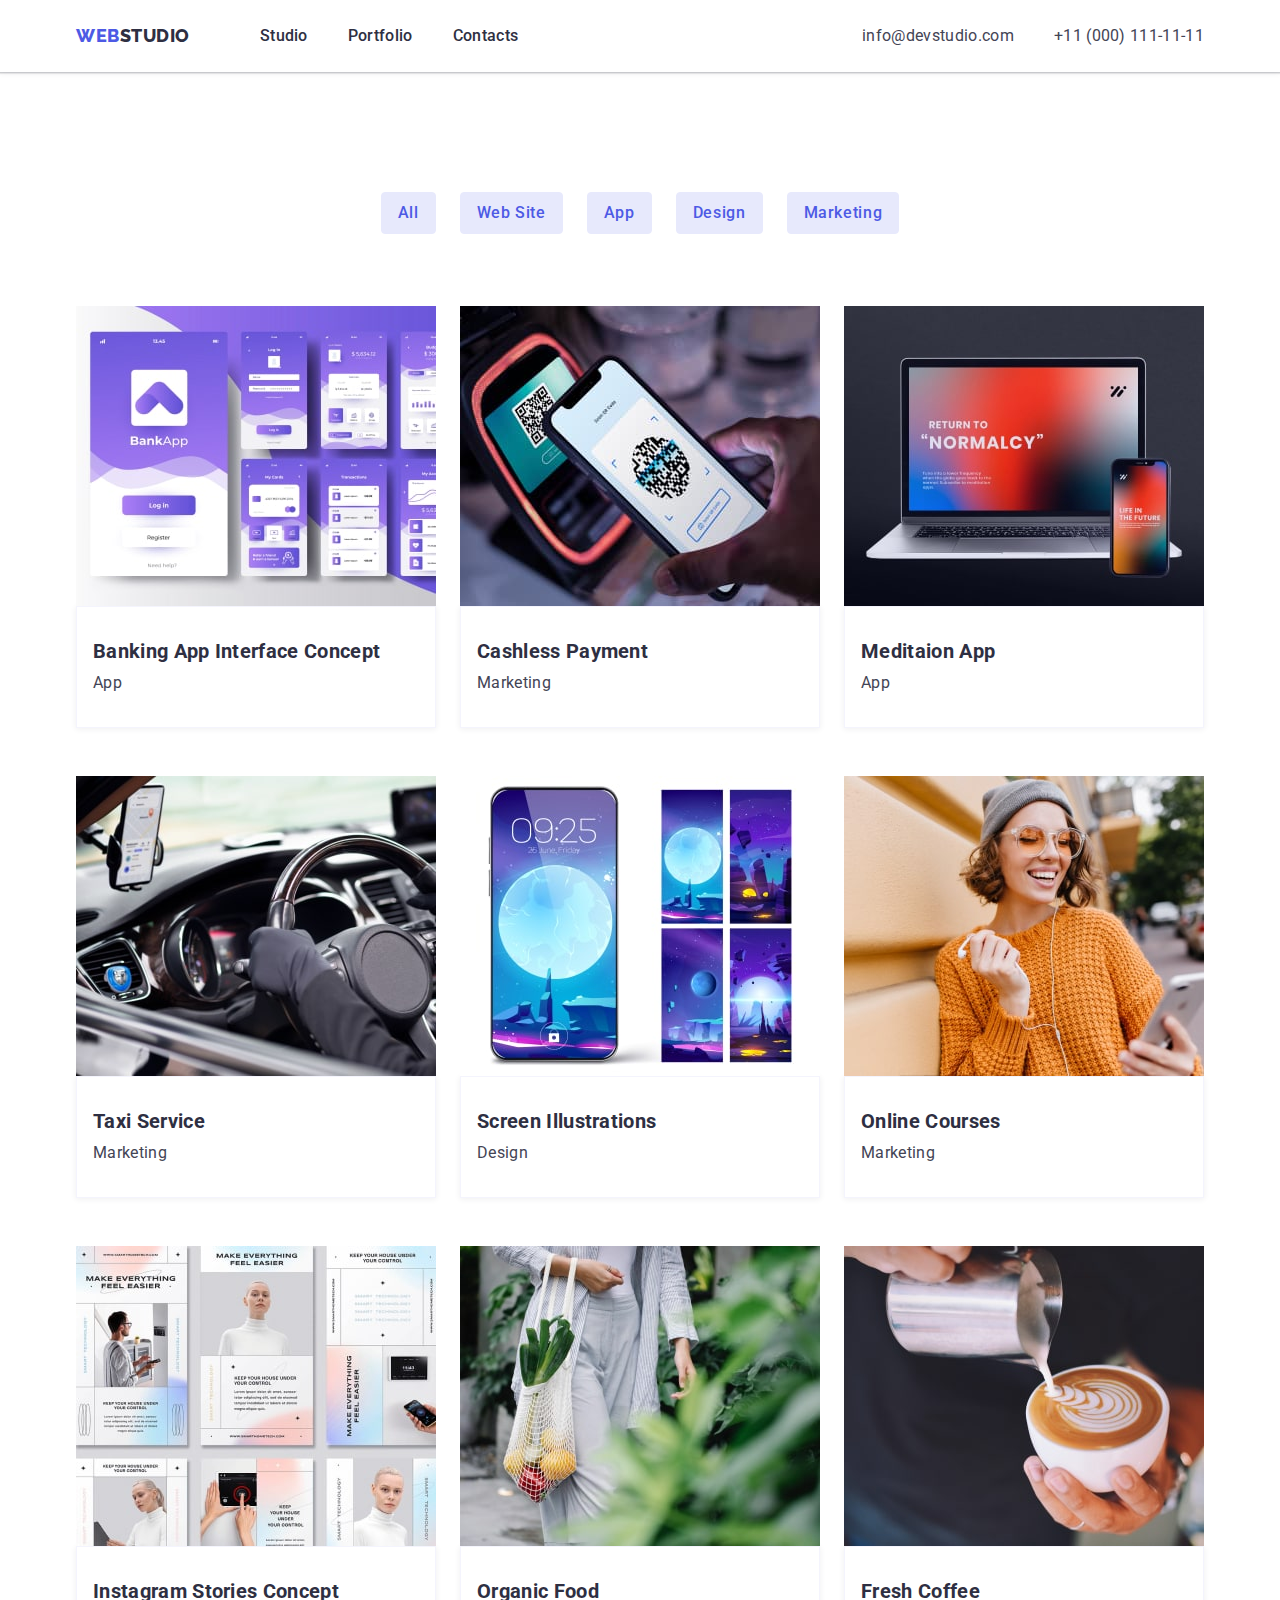
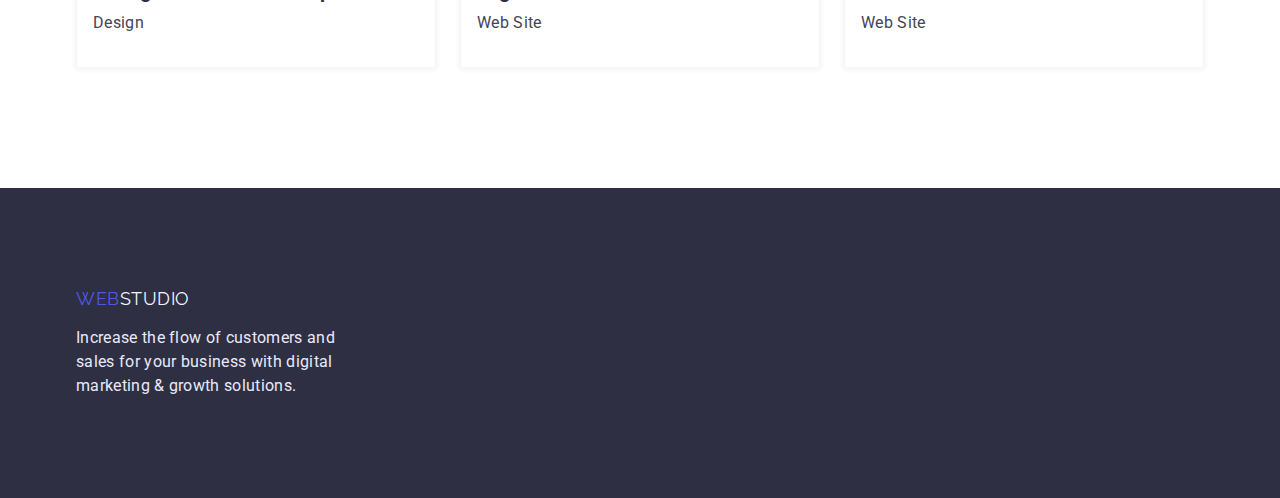
==== portfolio.html @ 5214ea99 "Create a new repository" ====
<!DOCTYPE html>
<html lang="en">
  <head>
    <meta charset="UTF-8" />
    <meta http-equiv="X-UA-Compatible" content="IE=edge" />
    <meta name="viewport" content="width=device-width , initial-scale=1.0" />
    <title>WebStudio</title>

    <link rel="preconnect" href="https://fonts.googleapis.com" />
    <link rel="preconnect" href="https://fonts.gstatic.com" crossorigin />
    <link href="https://fonts.googleapis.com/css2?family=Raleway:wght@800&family=Roboto:wght@400;500;700;900&display=swap" rel="stylesheet" />

    <link rel="stylesheet" href="https://cdnjs.cloudflare.com/ajax/libs/modern-normalize/1.1.0/modern-normalize.min.css" />
    <link rel="stylesheet" href="./css/styles.css" />
  </head>
  <body>
    <header class="header">
      <div class="container header-list">
        <nav class="header-list">
          <a href="./index.html" class="header-logo link"><span class="logo-decoration">WEB</span>STUDIO</a>
          <ul class="site-nav list header-list">
            <li class="item"><a href="./index.html" class="link">Studio</a></li>
            <li class="item"><a href="./portfolio.html" class="link">Portfolio</a></li>
            <li class="item"><a href="/" class="link">Contacts</a></li>
          </ul>
        </nav>

        <ul class="auth-nav list header-list">
          <li class="item">
            <a href="mailto:info@devstudio.com" class="link">info@devstudio.com</a>
          </li>
          <li class="item">
            <a href="tel:+11(000)111-11-11" class="link">+11 (000) 111-11-11</a>
          </li>
        </ul>
      </div>
    </header>

    <main>
      <section class="section">
        <div class="container">
          <h1 hidden>Portfolio</h1>
          <ul class="filter-flex list">
            <li class="filter-li"><button type="button" class="filter-button">All</button></li>
            <li class="filter-li"><button type="button" class="filter-button">Web Site</button></li>
            <li class="filter-li"><button type="button" class="filter-button">App</button></li>
            <li class="filter-li"><button type="button" class="filter-button">Design</button></li>
            <li class="filter-li"><button type="button" class="filter-button">Marketing</button></li>
          </ul>

          <ul class="list flex section-card">
            <li class="card-element">
              <a href="#" class="cards link">
                <img width="360" height="300" src="./images/img1-min.jpeg" alt="banking App" class="images" />
                <div class="cards-name">
                  <h2 class="title-second">Banking App Interface Concept</h2>
                  <p class="text">App</p>
                </div>
              </a>
            </li>
            <li class="card-element">
              <a href="#" class="cards link">
                <img width="360" height="300" src="./images/img2.jpg" alt="QR Code" class="images" />
                <div class="cards-name">
                  <h2 class="title-second">Cashless Payment</h2>
                  <p class="text">Marketing</p>
                </div>
              </a>
            </li>
            <li class="card-element">
              <a href="#" class="cards link">
                <img width="360" height="300" src="./images/img3-min.jpeg" alt="laptop and phone" class="images" />
                <div class="cards-name">
                  <h2 class="title-second">Meditaion App</h2>
                  <p class="text">App</p>
                </div>
              </a>
            </li>
            <li class="card-element">
              <a href="#" class="cards link">
                <img width="360" height="300" src="./images/img4-min.jpeg" alt="taxi car" class="images" />
                <div class="cards-name">
                  <h2 class="title-second">Taxi Service</h2>
                  <p class="text">Marketing</p>
                </div>
              </a>
            </li>
            <li class="card-element">
              <a href="#" class="cards link">
                <img width="360" height="300" src="./images/img5-min.jpeg" alt="screens of the wallpaper" class="images" />
                <div class="cards-name">
                  <h2 class="title-second">Screen Illustrations</h2>
                  <p class="text">Design</p>
                </div>
              </a>
            </li>
            <li class="card-element">
              <a href="#" class="cards link">
                <img width="360" height="300" src="./images/img6-min.jpeg" alt="girl with phone" class="images" />
                <div class="cards-name">
                  <h2 class="title-second">Online Courses</h2>
                  <p class="text">Marketing</p>
                </div>
              </a>
            </li>
            <li class="card-element">
              <a href="#" class="cards link">
                <img width="360" height="300" src="./images/img7-min.jpeg" alt=" list of stories screens" class="images" />
                <div class="cards-name">
                  <h2 class="title-second">Instagram Stories Concept</h2>
                  <p class="text">Design</p>
                </div>
              </a>
            </li>
            <li class="card-element">
              <a href="#" class="cards link">
                <img width="360" height="300" src="./images/img8-min.jpeg" alt="woman with fruits" class="images" />
                <div class="cards-name">
                  <h2 class="title-second">Organic Food</h2>
                  <p class="text">Web Site</p>
                </div>
              </a>
            </li>
            <li class="card-element">
              <a href="#" class="cards link">
                <img width="360" height="300" src="./images/img9-min.jpeg" alt="cup of coffe" class="images" />
                <div class="cards-name">
                  <h2 class="title-second">Fresh Coffee</h2>
                  <p class="text">Web Site</p>
                </div>
              </a>
            </li>
          </ul>
        </div>
      </section>
    </main>

    <footer class="footer">
      <div class="container">
        <a href="index.html" class="footer-logo link"><span class="logo-decoration">WEB</span>STUDIO</a>
        <p class="footer-text">Increase the flow of customers and sales for your business with digital marketing & growth solutions.</p>
      </div>
    </footer>
  </body>
</html>
---- css/styles.css ----
html {
    box-sizing: border-box;
}

*,
*::before,
*::after {
    box-sizing: inherit;
}

:root {
    --background-color: #FFFFFF; 
    --primary-brand: #4D5AE5;
    --dark: #2E2F42;
    --text: #434455;
    --accent: #E7E9FC;
    --button-hover: #404BBF;
    --light: #F4F4FD;
}

body {
    color: var(--dark);
    background-color: var(--background-color);

    font-family:'Roboto', sans-serif;
    letter-spacing: 0.02em;
}

/* index.html */

.container {
    margin-left: auto;
    margin-right: auto;
    padding-left: 15px;
    padding-right: 15px;
    width: 1158px;
}

.link {
    text-decoration: none;
}

.list {
    padding: 0;
    list-style: none;
}

ul,
h1,
h2,
h3,
p {
    margin-top: 0;
    margin-bottom: 0;
}

/* header */

.header {
    box-shadow: 0px 2px 1px rgba(46, 47, 66, 0.08),
        0px 1px 1px rgba(46, 47, 66, 0.16),
        0px 1px 6px rgba(46, 47, 66, 0.08);
}

/* logo */

.header-logo {
    margin-right: 70px;
    padding-top: 24px;
    padding-bottom: 24px;

    color: var(--dark);
    font-family: 'Raleway', sans-serif;
    font-weight: 800;
    font-size: 18px;
    line-height: 1.3;
    letter-spacing: 0.03em;
    text-transform: uppercase;
}

.header-logo:hover,
.header-logo:focus {
    color: var(--primary-brand);
}

.logo-decoration {
    color: var(--primary-brand);
}

/* site-nav */

.header-list {
    display: flex;
    align-items: center;
}

.site-nav {
    display: flex;
}

.site-nav .item:not(:last-child) {
    margin-right: 40px;
}

.site-nav .link {
    display: block;
    padding-top: 24px;
    padding-bottom: 24px;
    

    color: var(--dark);
    font-weight: 500;
    font-size: 16px;
    line-height: 1.5;
}

.site-nav .link:hover,
.site-nav .link:focus {
    color: var(--text);
}

.site-nav .link:active {
    color: var(--primary-brand);
}

/* auth-nav */

.auth-nav {
    display: flex;
    margin-left: auto;
}

.auth-nav .link {
    padding-top: 24px;
    padding-bottom: 24px;

    color: var(--text);
    font-size: 16px;
    line-height: 1.5;
}

.auth-nav .link:hover,
.auth-nav .link:focus {
    color: var(--primary-brand);
}

.auth-nav .item + .item {
    margin-left: 40px;
}

/* Main */
.section {
    padding-top: 120px;
    padding-bottom: 120px;
}

/* hero */
 
.hero {
    padding-top: 192px;
    padding-bottom: 192px;

    color: var(--background-color);
    background-color: var(--dark);
    text-align: center;
}

.hero-title {
    font-weight: 500;
    font-size: 56px;
    line-height: 1.1;
}

.hero-button {
    margin-top: 48px;
    padding-left: 32px;
    padding-top: 16px;
    padding-right: 32px;
    padding-bottom: 16px;
    border: none;

    color: var(--background-color);
    background-color: var(--primary-brand);
    cursor:pointer;
    font-family: inherit;
    font-weight: 500;
    font-size: 16px;
    line-height: 1.2;
    letter-spacing: 0.04em;

    box-shadow: 0px 4px 4px rgba(0, 0, 0, 0.15);
    border-radius: 4px;
}

.hero-button:hover,
.hero-button:focus {
    background-color: var(--button-hover);
}



/* section-2*/

.flex {
    display: flex;
    flex-wrap: wrap;
    justify-content: space-between;
}

.section-two-list {
    width: 264px;
}

.title-second {
    font-size: 20px;
    line-height: 1.2;
    color: var(--dark);
}

.text {
    margin-top: 8px;

    color: var(--text);
    font-size: 16px;
    line-height: 1.5;
}

/* section-3 */
.works {
    padding-top: 0px;
}

.section-title {
    margin-bottom: 72px;
    font-size: 36px;
    line-height: 1.1;
    text-align: center;
    text-transform: capitalize;
}


/* section-4 */
.team {
    background-color: var(--accent);
}

.team-member {
    background-color: var(--background-color);
    text-align: center;

    box-shadow: 0px 1px 6px rgba(46, 47, 66, 0.08),
    0px 1px 1px rgba(46, 47, 66, 0.16),
    0px 2px 1px rgba(46, 47, 66, 0.08);
    border-radius: 0px 0px 4px 4px;
}

.team-member:not(:last-child) {
    margin-right: 24px;
}

.images {
    display: block;
}

.name {
    padding-top: 32px;
    padding-bottom: 32px;
}

/* footer */
.footer {
    padding-top: 100px;
    padding-bottom: 100px;

    background-color: var(--dark);
}

.footer-logo {
    color: var(--light);
    font-family: 'Raleway', sans-serif;
    font-size: 18px;
    line-height: 1.2;
    letter-spacing: 0.03em;
}

.footer-logo:hover,
.footer-logo:focus {
    color: var(--primary-brand);
}

.footer-text {
    margin-top: 16px;
    width: 264px;

    color: var(--accent);
    font-size: 16px;
    line-height: 1.5;
}


/* portfolio.html */

/* Filter */

.filter-flex {
    display: flex;
    flex-wrap: wrap;
    justify-content: center;
}

.filter-li:not(:last-child) {
    margin-right: 24px;
}

.filter-button {
    padding-top: 8px;
    padding-bottom: 8px;
    padding-left: 16px;
    padding-right: 16px;

    color: var(--primary-brand);
    background-color: var(--accent);
    border: 1px solid #E7E9FC;
    border-radius: 4px;
    cursor: pointer;
    font-family: inherit;
    font-weight: 500;
    font-size: 16px;
    line-height: 1.5;
    letter-spacing: 0.04em;
}

.filter-button:hover,
.filter-button:focus {
    color: var(--background-color);
    background-color: var(--primary-brand);
}


/* section cards */
.section-card {
    margin-top: 72px;
}

.cards-name {
    padding-left: 16px;
    padding-top: 32px;
    padding-bottom: 32px;

    border: 0.5px solid #F4F4FD;
    box-shadow: 0px 1px 6px rgba(46, 47, 66, 0.08);
}

.card-element {
    margin-left: 24px;
} 

.card-element:nth-child(3n + 1) {
    margin-left:0px;
}

.card-element:nth-child(-n + 6) {
    margin-bottom: 48px;
}
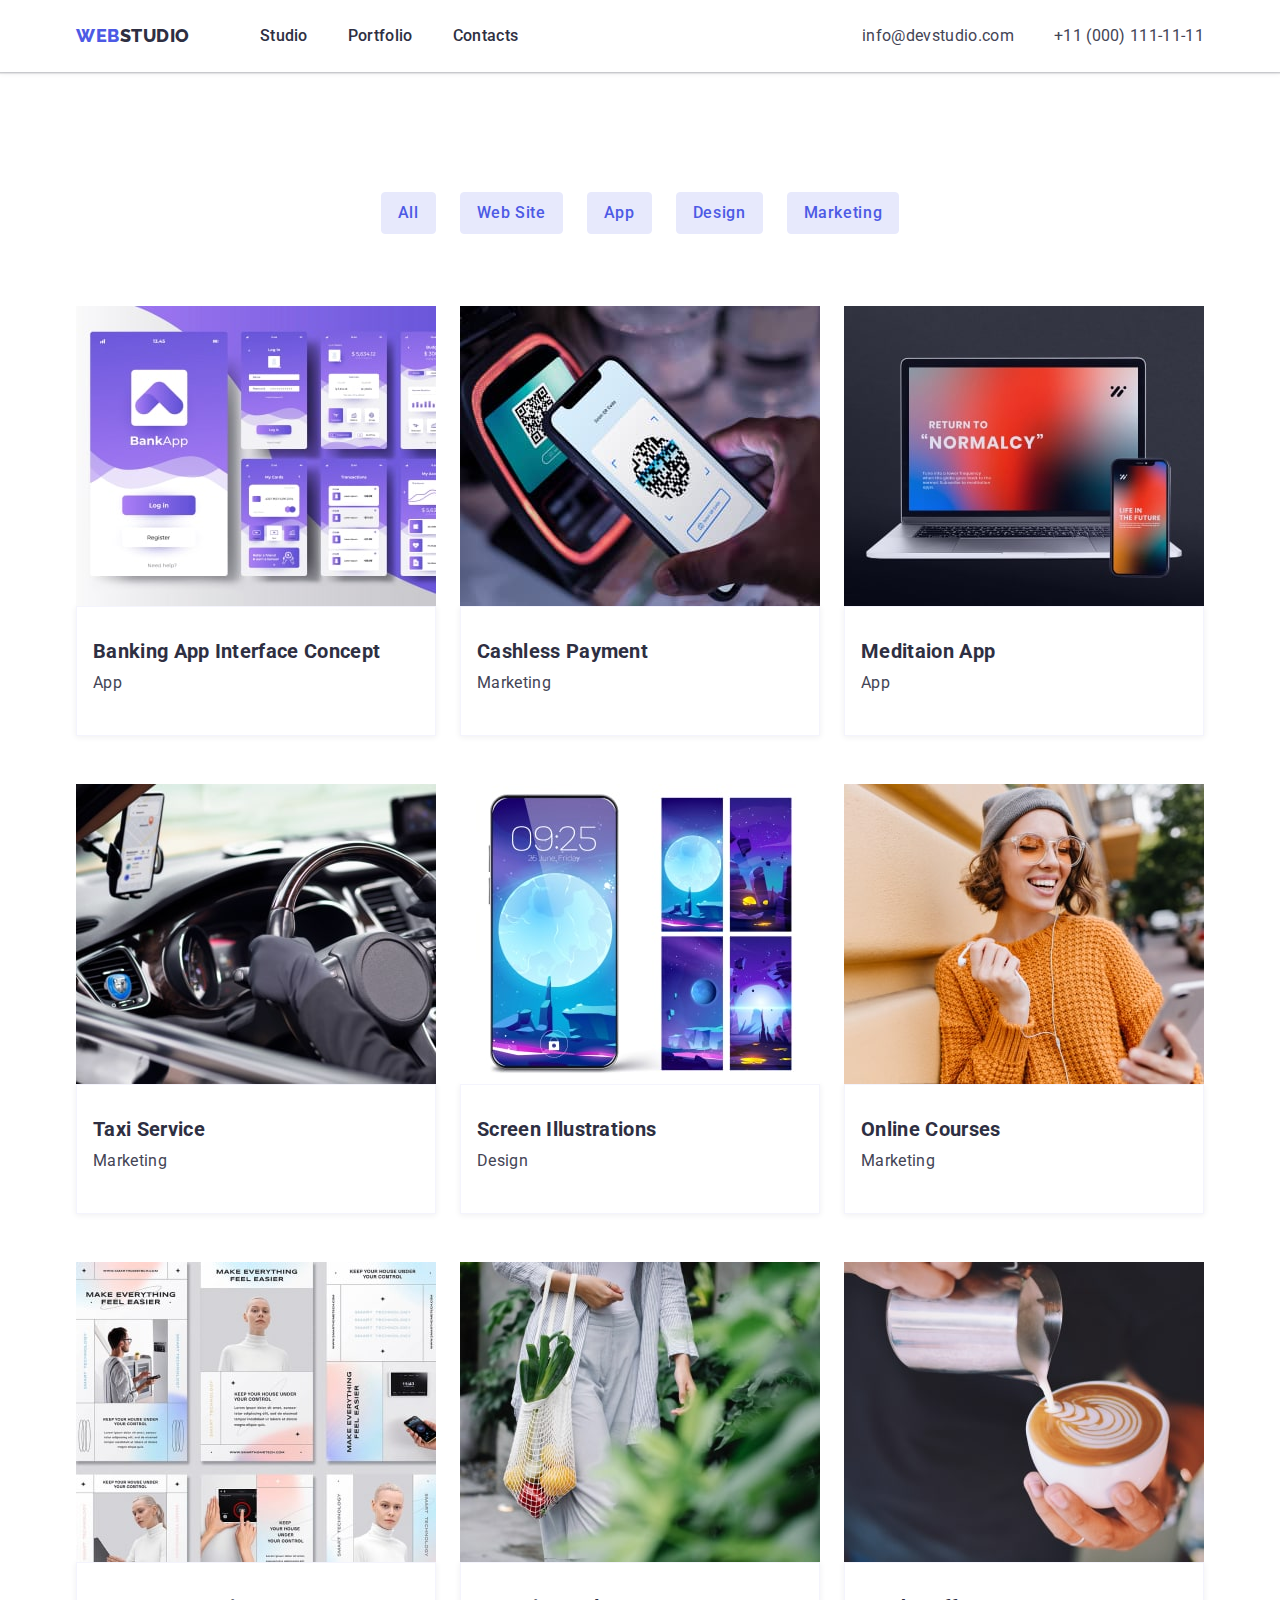
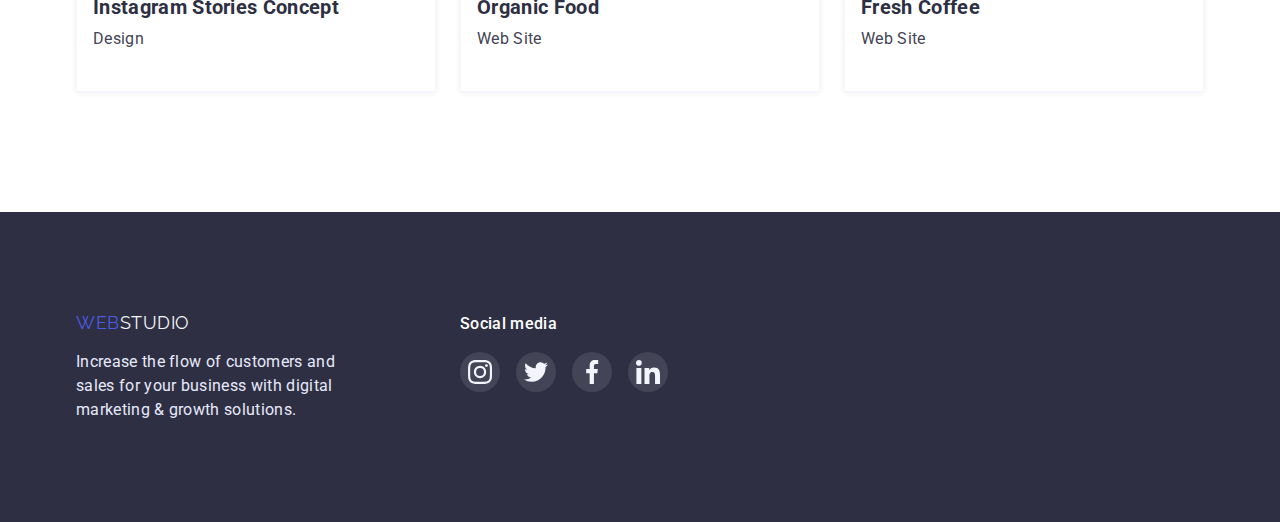
==== commit 702fd7ad: "homework completed" ====
--- a/portfolio.html
+++ b/portfolio.html
@@ -136,9 +136,45 @@
     </main>
 
     <footer class="footer">
-      <div class="container">
-        <a href="index.html" class="footer-logo link"><span class="logo-decoration">WEB</span>STUDIO</a>
-        <p class="footer-text">Increase the flow of customers and sales for your business with digital marketing & growth solutions.</p>
+      <div class="container footer-box">
+        <div class="footer-one">
+          <a href="index.html" class="footer-logo link"><span class="logo-decoration">WEB</span>STUDIO</a>
+          <p class="footer-text">Increase the flow of customers and sales for your business with digital marketing & growth solutions.</p>
+        </div>
+        <div class="footer-social">
+          <p class="footer-social-title">Social media</p>
+
+          <ul class="flex list">
+            <li class="footer-soc-item">
+              <a href="#" class="footer-soc-link">
+                <svg class="team-soc-icon" width="24px" height="24px">
+                  <use href="./images/icons.svg#icon-instagram"></use>
+                </svg>
+              </a>
+            </li>
+            <li class="footer-soc-item">
+              <a href="#" class="footer-soc-link">
+                <svg class="team-soc-icon" width="24px" height="24px">
+                  <use href="./images/icons.svg#icon-twitter"></use>
+                </svg>
+              </a>
+            </li>
+            <li class="footer-soc-item">
+              <a href="#" class="footer-soc-link">
+                <svg class="team-soc-icon" width="24px" height="24px">
+                  <use href="./images/icons.svg#icon-facebook"></use>
+                </svg>
+              </a>
+            </li>
+            <li class="footer-soc-item">
+              <a href="#" class="footer-soc-link">
+                <svg class="team-soc-icon" width="24px" height="24px">
+                  <use href="./images/icons.svg#icon-linkedin"></use>
+                </svg>
+              </a>
+            </li>
+          </ul>
+        </div>
       </div>
     </footer>
   </body>
--- a/css/styles.css
+++ b/css/styles.css
@@ -16,6 +16,8 @@
     --accent: #E7E9FC;
     --button-hover: #404BBF;
     --light: #F4F4FD;
+    --border:#8E8F99;
+    --green:#31D0AA;
 }
 
 body {
@@ -155,7 +157,7 @@
 }
 
 /* hero */
- 
+
 .hero {
     padding-top: 192px;
     padding-bottom: 192px;
@@ -163,6 +165,23 @@
     color: var(--background-color);
     background-color: var(--dark);
     text-align: center;
+}
+
+.ovarley {
+    max-width: 1440px;
+    height: 603px;
+    margin-left: auto;
+    margin-right: auto;
+    border: 1px solid #000000;
+
+    background-image: linear-gradient(
+        rgba(46, 47, 66, 0.7), 
+        rgba(46, 47, 66, 0.7)
+        ),
+        url('../images/people-office\ 1\ \(1\).jpg'); 
+    background-repeat: no-repeat;
+    background-position: center;
+    background-size: cover;
 }
 
 .hero-title {
@@ -195,6 +214,9 @@
 .hero-button:hover,
 .hero-button:focus {
     background-color: var(--button-hover);
+    box-shadow: 0px 1px 6px rgba(46, 47, 66, 0.08),
+    0px 1px 1px rgba(46, 47, 66, 0.16),
+    0px 2px 1px rgba(46, 47, 66, 0.08);
 }
 
 
@@ -209,6 +231,20 @@
 
 .section-two-list {
     width: 264px;
+}
+
+.section-two-box {
+    margin-bottom: 8px;
+    width: 264px;
+    height: 112px;
+    background-color: var(--light);
+}
+
+.section-two-icon {
+   margin-left: 100px;
+   margin-top: 24px;
+   margin-right: 100px;
+   margin-bottom: 24px;
 }
 
 .title-second {
@@ -219,6 +255,7 @@
 
 .text {
     margin-top: 8px;
+    margin-bottom: 8px;
 
     color: var(--text);
     font-size: 16px;
@@ -265,7 +302,72 @@
 .name {
     padding-top: 32px;
     padding-bottom: 32px;
-}
+    padding-left: 16px;
+    padding-right: 16px;
+}
+
+.team-soc-list {
+    display: flex;
+    align-items: center;
+    margin: 0 auto;
+    justify-content:space-between;
+}
+
+.team-soc-item {
+    padding-top: 4px;
+    padding-bottom: 4px;
+}
+
+.team-soc-list.team-soc-item:not(:last-child) {
+    margin-right: 24px;
+}
+
+.team-soc-link {
+    width: 40px;
+    height: 40px;
+    display: flex;
+    border-radius: 50%;
+    background-color: var(--primary-brand);
+    justify-content: center;
+    align-items: center;
+    color: var(--light);
+}
+
+.team-soc-icon {
+    fill: currentColor;
+}
+
+/* section-5 */
+.customers-item {
+    width: 168px;
+    height: 88px;
+
+    color: var(--primary-brand);
+    border: 1px solid var(--border);
+    border-radius: 4px;
+}
+
+.customers-item:not(:last-child) {
+    margin-right: 24px;
+}
+
+.customers-link{
+    padding-left: 32px;
+    padding-top: 16px;
+    padding-right: 32px;
+    padding-bottom: 16px;
+    width: 168px;
+    height: 88px;
+    fill: var(--border);
+}
+
+.customers-link:hover,
+.customers-link:focus {
+    border: 1px solid var(--primary-brand);
+    border-radius: 4px;
+    fill: var(--primary-brand);
+}
+
 
 /* footer */
 .footer {
@@ -273,6 +375,15 @@
     padding-bottom: 100px;
 
     background-color: var(--dark);
+}
+
+.footer-box {
+    display: flex;
+}
+
+.footer-one {
+    margin-right: 120px;
+    justify-content: flex-start;
 }
 
 .footer-logo {
@@ -297,6 +408,43 @@
     line-height: 1.5;
 }
 
+.footer-social-title {
+    margin-bottom: 16px;
+
+    color: var(--background-color);
+    font-family: 'Roboto';
+    font-weight: 500;
+    font-size: 16px;
+    line-height: 1.5;
+    letter-spacing: 0.02em;
+}
+
+.footer-soc-item {
+    width: 40px;
+    height: 40px;
+}
+
+.footer-soc-item:not(:last-child) {
+    margin-right: 16px;
+}
+
+.footer-soc-link {
+    width: 40px;
+    height: 40px;
+
+    display: flex;
+    justify-content: center;
+    align-items: center;
+
+    fill: var(--light);
+    border-radius: 50%;
+    background-color: var(--text);
+}
+
+.footer-soc-link:hover,
+.footer-soc-link:focus {
+    background-color: var(--green);
+}
 
 /* portfolio.html */
 
@@ -334,6 +482,10 @@
 .filter-button:focus {
     color: var(--background-color);
     background-color: var(--primary-brand);
+
+    box-shadow: 0px 3px 1px rgba(0, 0, 0, 0.1),
+    0px 2px 1px rgba(0, 0, 0, 0.08),
+    0px 2px 2px rgba(0, 0, 0, 0.12);
 }
 
 
@@ -355,6 +507,10 @@
     margin-left: 24px;
 } 
 
+.card-element:hover {
+    box-shadow: 0px 1px 6px rgba(46, 47, 66, 0.08);
+}
+
 .card-element:nth-child(3n + 1) {
     margin-left:0px;
 }
